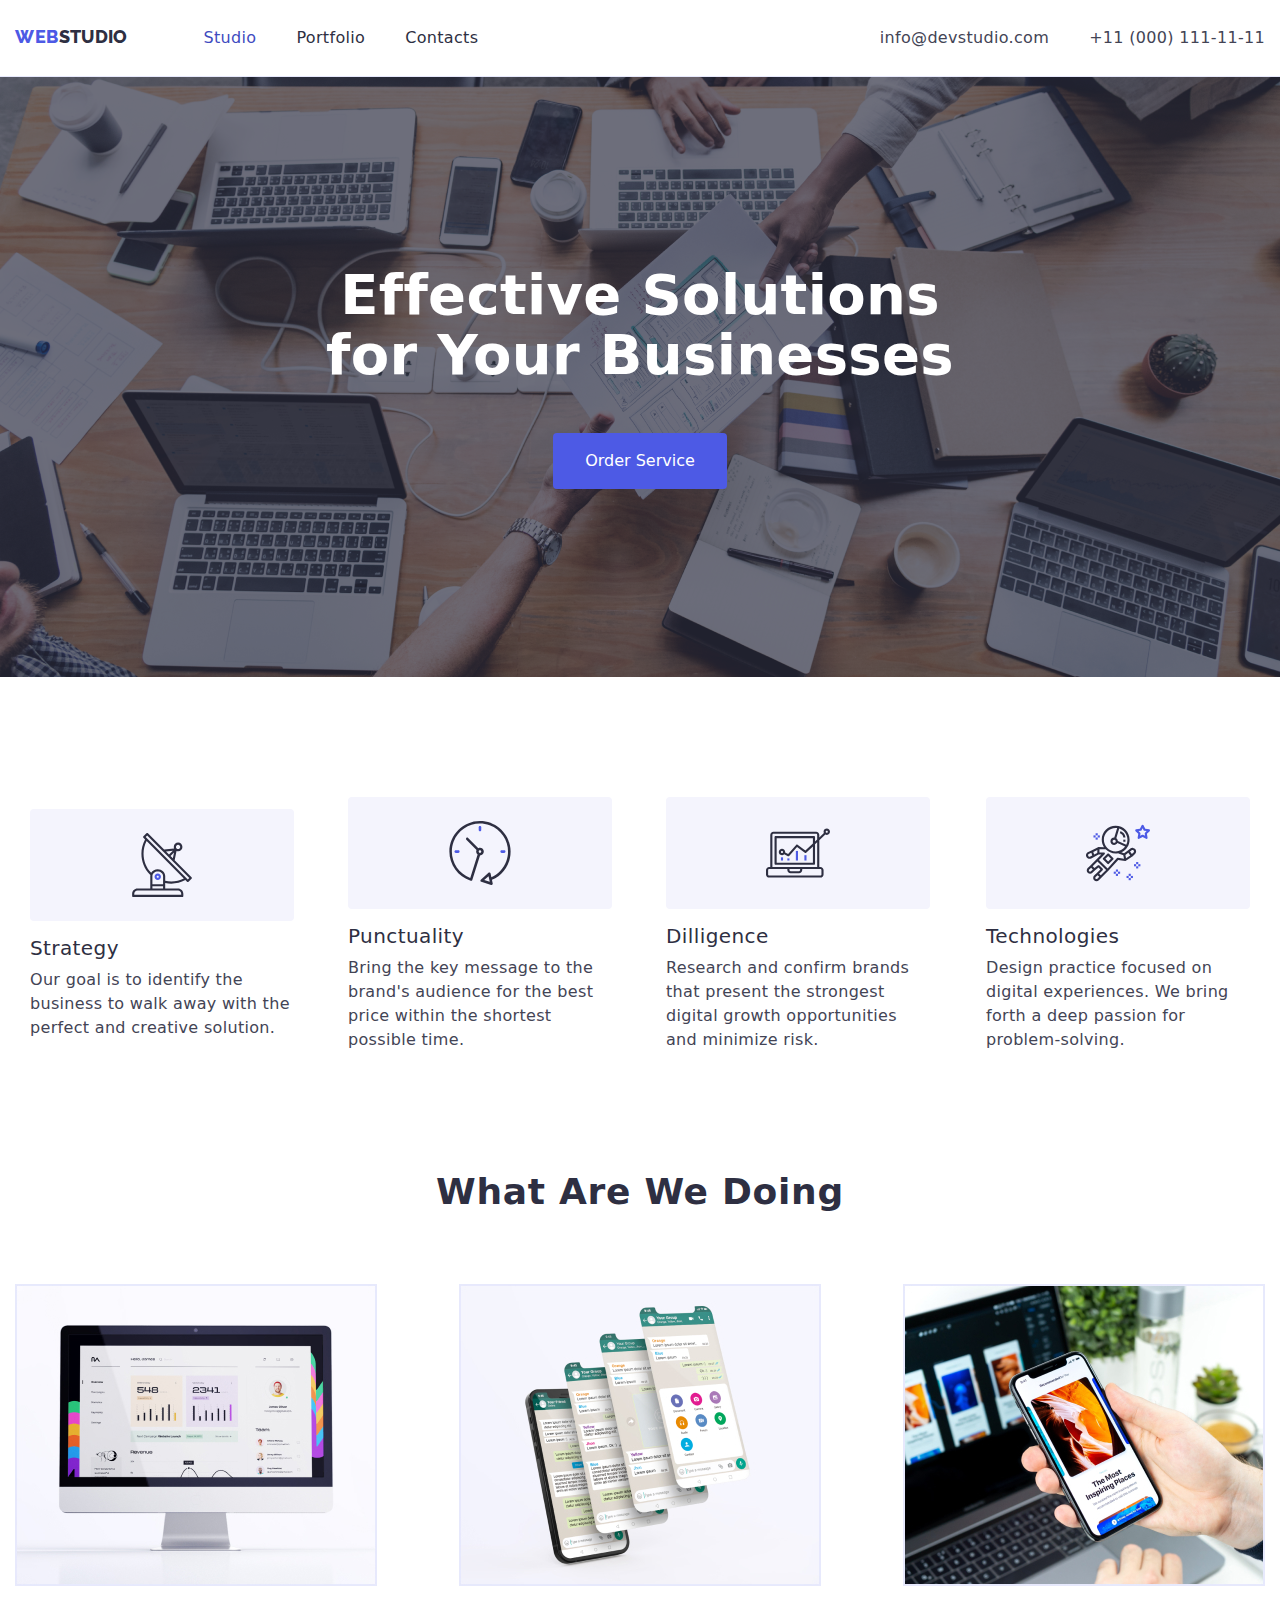
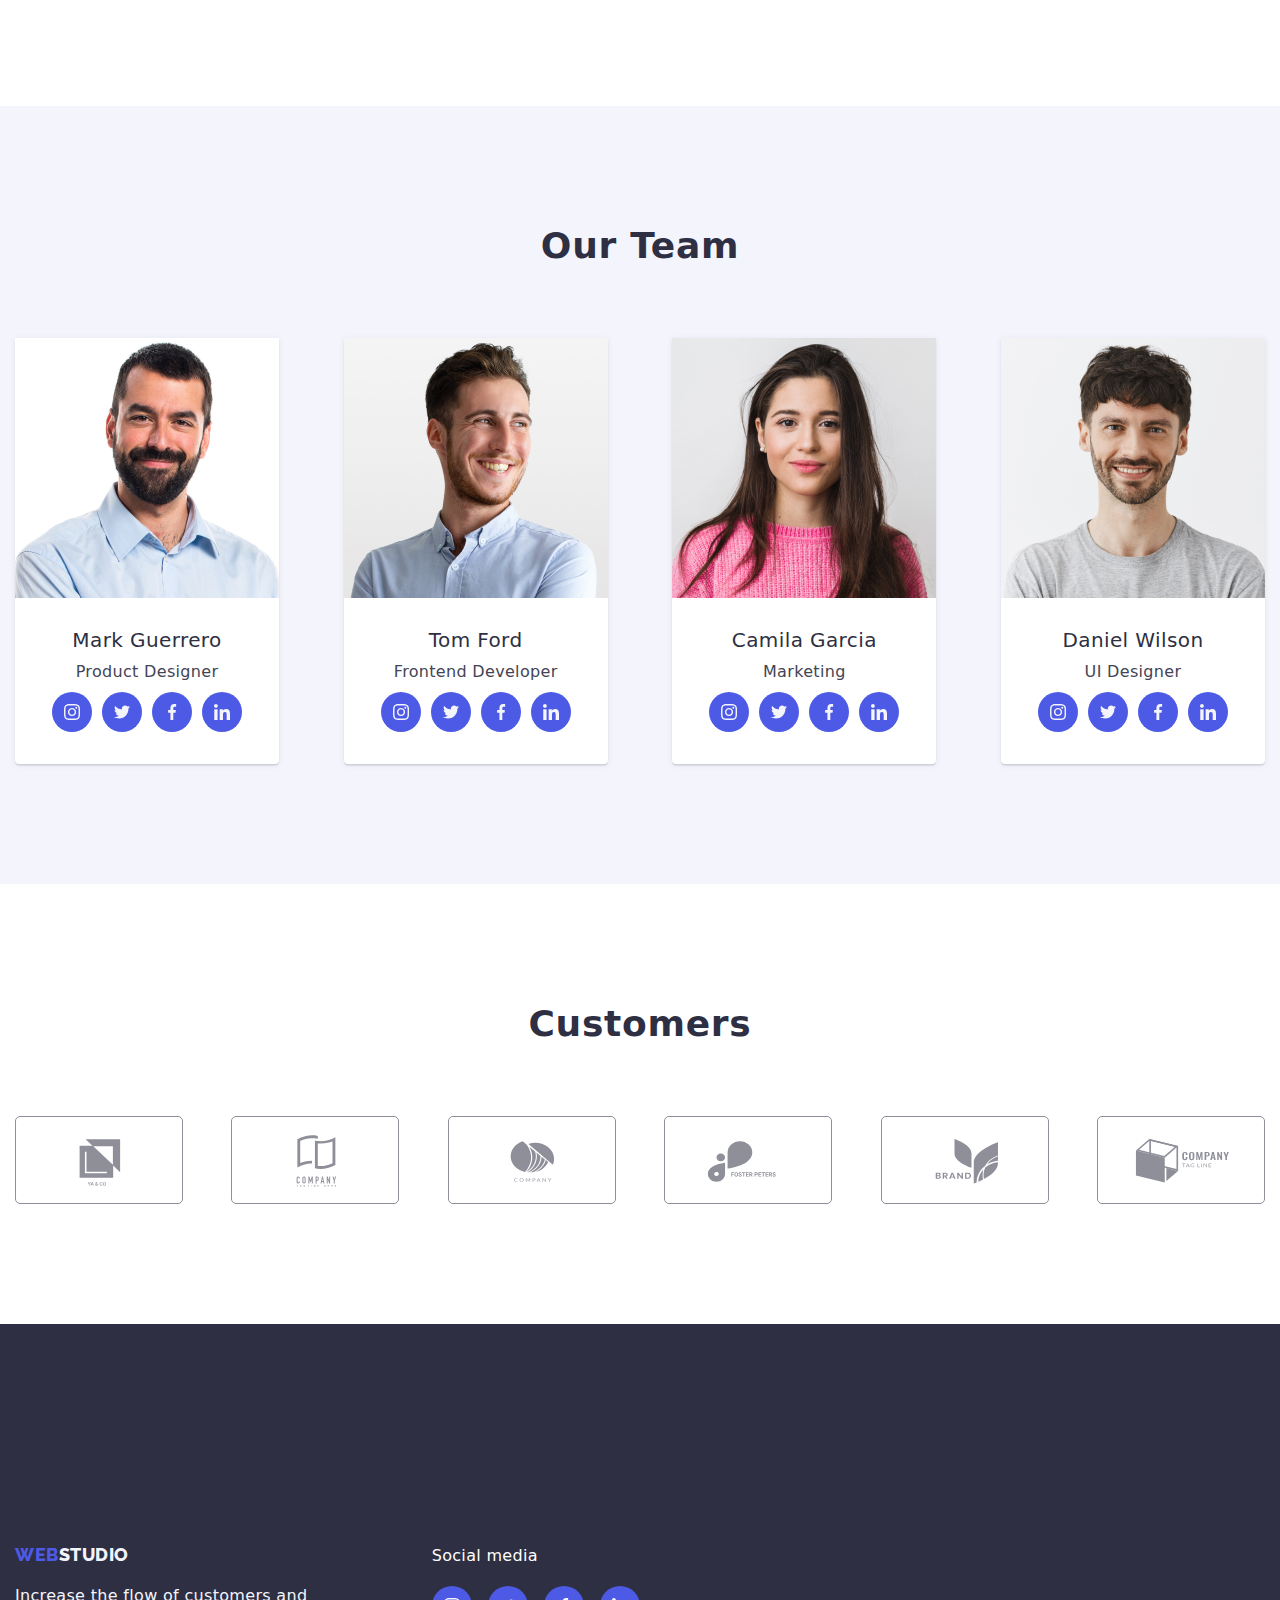
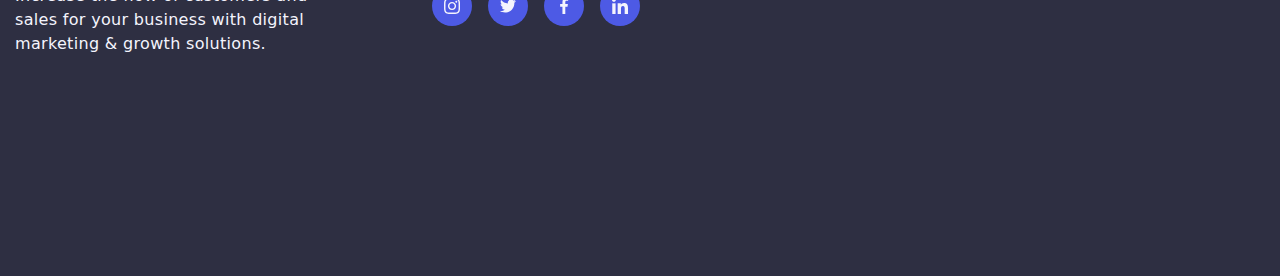
==== index.html @ ba5e567d "homework4 submission1" ====
<!DOCTYPE html>
<html lang="en">
<head>
    <meta charset="UTF-8">
    <meta name="viewport" content="width=device-width, initial-scale=1.0">
    <title>WebStudio</title>
    <link rel="stylesheet" href="./css/styles.css">
    
    <link rel="preconnect" href="https://fonts.googleapis.com">
    <link rel="preconnect" href="https://fonts.gstatic.com" crossorigin>
    
    <link href="https://fonts.googleapis.com/css2?family=Raleway:wght@800&family=Roboto:wght@400;500;700;900&display=swap" rel="stylesheet">  
    
    <link
    rel="stylesheet"
    href="https://cdnjs.cloudflare.com/ajax/libs/modern-normalize/2.0.0/modern-normalize.min.css"/> 
</head>

<body>
    <header class="header">
        <div class="container header-container">
        <nav class="nav-list"><a 
            class="logo link"
            href="./index.html"><span class="web-logo">WEB</span><span class="studio-logo">STUDIO</span></a>
            
            <ul class="list link header-list">
                <li><a 
                    class="link-list active-link link"
                    href="./index.html">Studio</a></li>
                
                <li><a 
                    class="link-list link" href="./portfolio.html">Portfolio</a></li>
                
                <li><a 
                    class="link-list link"
                    href="#">Contacts</a></li>
            </ul>
        </nav>        
        
        <address class="address-list">
            <ul class="address-header list link">
                <li><a 
                    class="address-link link" 
                    href="mailto:info@devstudio.com">info@devstudio.com</a></li>
                <li><a
                    class="address-link link"
                    href="tel:+110001111111">+11 (000) 111-11-11</a></li>
            </ul>
        </address>
        </div>   
    </header>

    <main>
        <section class="section main-section">
            <div class="container">
        <h1 class="header-main">Effective Solutions<br/>for Your Businesses</h1>
        <button 
        class="button-tab"
        type="button">Order Service</button>
            </div>
        </section>


        <section class="section">
            <div class="container">
            <ul class="list benefits-list">
                <li class="benefits-item"><div class="container benefits-container"><svg class="client-logo" width="64" height="64"><use href="./images/icons.svg#antenna"></use></svg><h3 class="benefits-title">Strategy</h3><p class="section-text">Our goal is to identify the business to walk away with the perfect and creative solution.</p></div></li>

            
                <li class="benefits-item"><div class="container benefits-container"><svg class="client-logo" width="64" height="64"><use href="./images/icons.svg#clock"></use></svg><h3 class="benefits-title">Punctuality</h3><p class="section-text">Bring the key message to the brand's audience for the best price within the shortest possible time.</p></div></li>
            
                
                <li class="benefits-item"><div class="container benefits-container"><svg class="client-logo" width="64" height="64"><use href="./images/icons.svg#diagram"></use></svg><h3 class="benefits-title">Dilligence</h3>
                <p class="section-text">Research and confirm brands that present the strongest digital growth opportunities and minimize risk.</p></div></li>
            
                <li class="benefits-item"><div class="container benefits-container"><svg class="client-logo" width="64" height="64"><use href="./images/icons.svg#astronaut"></use></svg><h3 class="benefits-title">Technologies</h3>
                <p class="section-text">Design practice focused on digital experiences. We bring forth a deep passion for problem-solving.</p></div></li>
            </ul>
            </div>
        </section>


        <section class="section section-no-top-padding">
            <div class="container"> 
            <h2 class="section-title">What Are We Doing</h2>
            <ul class="list what-list">
                <li class="what-item"><img src="./images/what-we-do-monitor.jpg" alt="monitor" width="360"></li>
                <li class="what-item"><img src="./images/what-we-do-phones.jpg" alt="mobile" width="360"></li>
                <li class="what-item"><img src="./images/what-we-do-phone-monitor.jpg" alt="laptop&mobile" width="360"></li>
            </ul>
            </div> 
        </section>

        <section class="section section-grey">
        <div class="container">
            <h2 class="section-title">Our Team</h2>
            <ul class="list team-list">
                <li class="team-item"><img 
                class="team-image"    src="./images/our-team-mark.jpg" alt="photo-of-mark-guerrero" width="264">
                <h3 class="team-title">Mark Guerrero</h3>  
                <p class="team-position">Product Designer</p>  
                <div>
                    <ul class="list team-social-list">
                        <li class="team-social-item"><a class="team-social-link link" href="https://instagram.com" target="_blank" rel="noopener noreferrer">
                                <svg class="team-social-icon" width="16" height="16">
                                    <use href="./images/icons.svg#instagram"></use>
                                </svg>
                            </a></li>

                        <li class="team-social-item"><a class="team-social-link link" href="https://twitter.com" target="_blank" rel="noopener noreferrer">
                            <svg class="team-social-icon" width="16" height="16">
                                <use href="./images/icons.svg#twitter"></use>
                            </svg>
                        </a></li>

                        <li class="team-social-item">
                            <a class="team-social-link link" href="https://facebook.com" target="_blank" rel="noopener noreferrer">
                                <svg class="team-social-icon" width="16" height="16">
                                    <use href="./images/icons.svg#facebook"></use>
                                </svg>
                            </a> 
                        </li>
 
                        <li class="team-social-item">
                            <a class="team-social-link link" href="https://linkedin.com" target="_blank" rel="noopener noreferrer">
                                <svg class="team-social-icon" width="16" height="16">
                                    <use href="./images/icons.svg#linkedin"></use>
                                </svg>
                            </a> 
                        </li>
                    </ul>
                </div>
                </li>
                
                <li class="team-item"><img 
                    class="team-image"  src="./images/our-team-tom.jpg" alt="photo-of-tom-ford" width="264">
                <h3 class="team-title">Tom Ford</h3>
                <p class="team-position">Frontend Developer</p>
                <div>
                    <ul class="list team-social-list">
                        <li class="team-social-item"><a class="team-social-link link"  href="https://instagram.com" target="_blank" rel="noopener noreferrer">
                                <svg class="team-social-icon" width="16" height="16">
                                    <use href="./images/icons.svg#instagram"></use>
                                </svg>
                            </a></li>

                        <li class="team-social-item"><a class="team-social-link link" href="https://twitter.com" target="_blank" rel="noopener noreferrer">
                            <svg class="team-social-icon" width="16" height="16">
                                <use href="./images/icons.svg#twitter"></use>
                            </svg>
                        </a></li>

                        <li class="team-social-item">
                            <a class="team-social-link link" href="https://facebook.com" target="_blank" rel="noopener noreferrer">
                                <svg class="team-social-icon" width="16" height="16">
                                    <use href="./images/icons.svg#facebook"></use>
                                </svg>
                            </a> 
                        </li>
 
                        <li class="team-social-item">
                            <a class="team-social-link link" href="https://linkedin.com" target="_blank" rel="noopener noreferrer">
                                <svg class="team-social-icon" width="16" height="16">
                                    <use href="./images/icons.svg#linkedin"></use>
                                </svg>
                            </a> 
                        </li>
                    </ul>
                </div> 
                </li>
                
                <li class="team-item"><img  class="team-image" src="./images/our-team-camila.jpg" alt="photo-of-camila-garcia" width="264">
                <h3 class="team-title">Camila Garcia</h3>
                <p class="team-position">Marketing</p>
                <div>
                    <ul class="list team-social-list">
                        <li class="team-social-item"><a class="team-social-link link" href="https://instagram.com" target="_blank" rel="noopener noreferrer">
                                <svg class="team-social-icon" width="16" height="16">
                                    <use href="./images/icons.svg#instagram"></use>
                                </svg>
                            </a></li>

                        <li class="team-social-item"><a class="team-social-link link" href="https://twitter.com" target="_blank" rel="noopener noreferrer">
                            <svg class="team-social-icon" width="16" height="16">
                                <use href="./images/icons.svg#twitter"></use>
                            </svg>
                        </a></li>

                        <li class="team-social-item">
                            <a class="team-social-link link" href="https://facebook.com" target="_blank" rel="noopener noreferrer">
                                <svg class="team-social-icon" width="16" height="16">
                                    <use href="./images/icons.svg#facebook"></use>
                                </svg>
                            </a> 
                        </li>

                        <li class="team-social-item">
                            <a class="team-social-link link" href="https://linkedin.com" target="_blank" rel="noopener noreferrer">
                                <svg class="team-social-icon" width="16" height="16">
                                    <use href="./images/icons.svg#linkedin"></use>
                                </svg>
                            </a> 
                        </li>
                    </ul>
                </div> 
                </li>
                
                <li class="team-item"><img class="team-image"src="./images/our-team-daniel.jpg" alt="photo-of-daniel-wilson" width="264">
                <h3 class="team-title">Daniel Wilson</h3>
                <p class="team-position">UI Designer</p>
                <div>
                    <ul class="list team-social-list">
                        <li class="team-social-item"><a class="team-social-link link" href="https://instagram.com" target="_blank" rel="noopener noreferrer">
                                <svg class="team-social-icon" width="16" height="16">
                                    <use href="./images/icons.svg#instagram"></use>
                                </svg>
                            </a></li>

                        <li class="team-social-item"><a class="team-social-link link" href="https://twitter.com" target="_blank" rel="noopener noreferrer">
                            <svg class="team-social-icon" width="16" height="16">
                                <use href="./images/icons.svg#twitter"></use>
                            </svg>
                        </a></li>

                        <li class="team-social-item">
                            <a class="team-social-link link" href="https://facebook.com" target="_blank" rel="noopener noreferrer">
                                <svg class="team-social-icon" width="16" height="16">
                                    <use href="./images/icons.svg#facebook"></use>
                                </svg>
                            </a> 
                        </li>

                        <li class="team-social-item">
                            <a class="team-social-link link" href="https://linkedin.com" target="_blank" rel="noopener noreferrer">
                                <svg class="team-social-icon" width="16" height="16">
                                    <use href="./images/icons.svg#linkedin"></use>
                                </svg>
                            </a> 
                        </li>
                    </ul>
                </div> 
                </li>
            </ul>
            </div>
        </section>

        <section class="section client-section">
            <div class="container">
                <h2 class="section-title">Customers</h2>
            <ul class="list client-list">
                
                <li class="client-list-item"><a class="client-list-link link" href=""
                    ><svg class="client-logo-icon" width="104" height="56"><use href="./images/icons.svg#client1-logo"></use></svg></a></li>
                
                <li class="client-list-item"><a class="client-list-link link" href=""
                    ><svg class="client-logo-icon" width="104" height="56"><use href="./images/icons.svg#client2-logo"></use></svg></a></li>
                
                <li class="client-list-item"><a class="client-list-link link" href=""
                    ><svg class="client-logo-icon" width="104" height="56"><use href="./images/icons.svg#client3-logo"></use></svg></a></li>
                
                <li class="client-list-item"><a class="client-list-link link" href=""
                    ><svg class="client-logo-icon" width="104" height="56"><use href="./images/icons.svg#client4-logo"></use></svg></a></li>
                
                <li class="client-list-item"><a class="client-list-link link" href=""
                    ><svg class="client-logo-icon" width="104" height="56"><use href="./images/icons.svg#client5-logo"></use></svg></a></li>
                
                <li class="client-list-item"><a class="client-list-link link" href=""
                    ><svg class="client-logo-icon" width="104" height="56"><use href="./images/icons.svg#client6-logo"></use></svg></a></li>
            </ul>
            </div>
        </section>
    </main>

    <footer class="footer-section">
        <div class="container">
            <section class="section footer-logo">
                <a 
                class="link"
                href="./index.html"><span class="web-logo">WEB</span><span class="studio-footer">STUDIO</span></a>
                <p class="footer-text">Increase the flow of customers and<br>sales for your business with digital<br>marketing & growth solutions.</p>
            </section>


            <section class="section section-two">
                <p class="social-footer-title">Social media</p> 
                <ul class="social-footer-list list">
                    <li class="team-social-item"><a class="team-social-link link" href="https://instagram.com" target="_blank" rel="noopener noreferrer">
                        <svg class="team-social-icon" width="16" height="16">
                        <use href="./images/icons.svg#instagram"></use>
                        </svg>
                    </a></li>

                    <li class="team-social-item"><a class="team-social-link link" href="https://twitter.com" target="_blank" rel="noopener noreferrer">
                        <svg class="team-social-icon" width="16" height="16">
                            <use href="./images/icons.svg#twitter"></use>
                        </svg>
                    </a></li>
                    
                    <li class="team-social-item">
                    <a class="team-social-link link" href="https://facebook.com" target="_blank" rel="noopener noreferrer">
                        <svg class="team-social-icon" width="16" height="16">
                            <use href="./images/icons.svg#facebook"></use>
                        </svg>
                    </a></li>

                    <li class="team-social-item">
                        <a class="team-social-link link" href="https://linkedin.com" target="_blank" rel="noopener noreferrer">
                            <svg class="team-social-icon" width="16" height="16">
                                <use href="./images/icons.svg#linkedin"></use>
                            </svg>
                        </a> 
                    </li> 
                </ul>
            </section> 
        </div>
    </footer>
</body>
</html>
---- css/styles.css ----
:root {
    --primary-white-color: #ffffff;
    --primary-text-color: #2E2F42;
    --secondary-text-color: #434455;
    --primary-background-color: #2E2F42;
    --background-color: #F4F4FD;
    --text-color: #4D5AE5;
    --secondary-background-color: #404BBF;
}

p,
h1,
h2,
h3,
h4,
h5,
h6 {
    margin: 0;
}

html {
    box-sizing: border-box;
}
*,*::after,
*::before{
    box-sizing: inherit;
}
ul,
ol {
    margin: 0;
    padding: 0;
}

img {
    display: block;
    max-width: 100%;
    height: auto;
}

body {
    font-family: "Roboto", sans-serif;
    font-weight: 400;
    font-size: 16px;
    line-height: 24px;
    letter-spacing: 0.32px;
}

.list{
    list-style: none;
    margin: 0;
    padding: 0;
}

.link{
    text-decoration: none;
    color: inherit;
}

.header{
    padding: 26px 0;
    border-bottom: 1px solid #E7E9FC;
}

.container {
    width: 100%;
    max-width: 1280px;
    padding: 0 15px;
    margin: 0 auto;
}

.header-container{
    display: flex;
    justify-content: space-between;
}   

.portfolio-header{
    display: flex;
    gap: 27px;
    border-bottom: 1px;
    border-color: #E7E9FC;
    padding: 32px 64px 32px 64px;
}

.nav-list{
    display: flex;
}
    

.header-list {
    display: flex;
    gap: 40px;
    margin-left: 76px;
}

.address-list{
    display: flex;
    gap: 27px;
    color: #434455;
}

.address-header{
    display: flex;
    gap: 40px;
    
}

.link-list{
    font-weight: 500;
    font-size: 16px;
    line-height: 24px;
    color: #2E2F42;
    font-style: normal;
    text-decoration: none;
}

.active-link {
    color: #404bbf !important;
}

.link-list:hover {
    color: #4D5AE5;
}
.link-list:focus {
    color: #4D5AE5;
}
.link-list:active {
    color: #4D5AE5;
}

/* .link-list::after{
    content: "";
    position: absolute;
    width: 60px;
    height: 1px;
    bottom: 0; 
    background-color: #4D5AE5; 
} */

.address-link{
    display: flex;
    font-style: normal;
    gap: 40px;
}

.address-link:hover {
    color: #4D5AE5; 
}

.address-link:focus {
    color: #4D5AE5;
}

.web-logo{
    font-family: "RALEWAY", sans-serif;
    font-weight: 800;
    font-size: 18px;
    line-height: 21px;
    color: #4D5AE5; 
}
.studio-logo{
    font-family: "RALEWAY", sans-serif;
    font-weight: 800;
    font-size: 18px;
    line-height: 21px;
    color: #2E2F42; 
}

.section{
    padding-top: 120px;
    padding-bottom: 120px;
    flex: 1;
}

h1{
    text-align: center;
}
.main-section{
    text-align: center;
    background-color: #2E2F42;
    padding: 188px;
    background-image: url(../images/dark-bg.png), url(../images/hero-bg-image1.jpg), linear-gradient(rgba(0, 79, 249,0.2), rgba(255, 249, 76, 0.2));
    background-repeat: no-repeat;
    background-position: center;
    background-size: cover;
    width: fill(1,053px);
    height: hug(128px);
    gap: 16px;
}


.header-main{
    font-weight: 700;
    font-size: 56px;
    line-height: 60px;
    color: #ffffff;
    margin-bottom: 48px;
}
.button-tab{
    font-family: inherit;
    font-size: 16px;
    font-weight: 500;
    line-height: 24px;
    color: #ffffff;
    background-color: #4D5AE5;
    border: none;
    padding: 16px 32px 16px 32px;
    border-radius: 4px;
    gap: 10px;
    cursor: pointer;
}
.button-tab:hover {
    background-color: #404BBF;
}

.services-list{
    display: flex;
    gap: 24px;
    align-items: center;
    margin-bottom: 72px;
}
.section-no-bottom-padding{
    padding-bottom: 0;
}

.services-container{
    display: flex;
    flex-direction: column;
    align-items: center;  
}
.button{
    cursor: pointer;
}

.filter-button{
    background: #f4f4fd;
    border: 1px solid #E7E9FC;
    color: #4D5AE5;
    border-radius: 4px;
    font-family: inherit;
    font-weight: 500;
    font-size: 16px;
    line-height: 24px;
    cursor: pointer;
    padding: 12px 24px;
}
.filter-button:hover{
    color: #ffffff;
    background-color: #404BBF;
    border-color: #404BBF;
    box-shadow: 0px 2px 2px 0px rgba(0, 0, 0, 0.12),
    0px 2px 1px 0px rgba(0, 0, 0, 0.08),
    0px 3px 1px 0px rgba(175, 145, 145, 0.1);
    
}

.filter-active{
    color: white;
    background-color: #4D5AE5;
    border: #404BBF;
    box-shadow: 0px 2px 2px 0px rgba(0, 0, 0, 0.12),
    0px 2px 1px 0px rgba(0, 0, 0, 0.08),
    0px 3px 1px 0px rgba(0, 0, 0, 0.10);
    padding: 12px 24px;
}

.client-logo{
    background-color: #F4F4FD;
    border-radius: 4px;
    width: 264px;
    height: 112px;
    padding: 24px;
}

.benefits-list{
    display: flex;
    justify-content: space-between;
    align-items: center;
    gap: 24px;
    margin: 0 auto;
}

.benefits-title, h3{
    color: #2E2F42;
    font-size: 20px; 
    letter-spacing: .4px;
    margin-bottom: 8px;
    margin-top: 8px;
    font-weight: 500; 
    line-height: 24px;
}

.section-text{
    color: #434455;
}

.section-grey{
    background-color: #F4F4FD;
}

.section-no-top-padding{
    padding-top: 0;
}

.section-title{
    font-weight: 700;
    font-size: 36px;
    line-height: 40px;
    color: #2E2F42;
    text-align: center;
    margin-bottom: 72px; 
    letter-spacing: 0.72px;
    text-transform: capitalize;
}

.what-list{
    display: flex;
    justify-content: space-between;
    align-items: center;
    gap: 24px;
    margin: 0 auto;  
}

.what-item {
    border: 1px solid #E7E9FC; 
}

.team-list{
    display: flex;
    gap: 24px;
    justify-content: space-between;
    align-items: center;
    margin: 0 auto; 
    text-align: center;
    width: 100%; 
}

.team-item{
    background-color: white;
    padding-bottom: 32px;
    box-shadow: 0px 2px 1px 0px rgba(46, 47, 66, 0.08),
    0px 1px 1px 0px rgba(46, 47, 66, 0.08),
    0px 1px 6px 0px rgba(46, 47, 66, 0.08);
    border-radius: 0px 0px 4px 4px;
}

.team-image{
    margin-bottom: 30px;
}
.team-title{
    color: #2E2F42;
    margin-bottom: 8px;
    font-weight: 500;
}
.team-position{
    color: #434455;
}
.team-social-item{
    width: 40px;
    height: 40px;
}

.team-social-link{
    width: 100%;
    height: 100%;
    border-radius: 50%;
    display: flex;
    align-items: center;
    justify-content: center;
    gap: 24px;
    color: #F4F4FD;
    background-color: #4D5AE5;
}

.team-social-icon{
    fill: currentColor;
}

.team-social-list{
    display: flex;
    justify-content: center;
    padding-top: 8px; 
    gap: 10px; 
}

.team-social-link:hover{
    background-color: #404BBF;
}

.client-list{
    gap: 12px;
    width: 100%;
    height: 100%;
    color: #8e8f99;
    display: flex;
    justify-content: space-between;
    align-items: center; 
}

.client-list-item{
    width: 168px;
    height: 88px;
    top: 128px;
    left: 20px;
}

.client-list-link{
    border: 1px solid #8e8f99;
    border-radius: 5px;
    padding: 16px 32px;
    width: 168px;
    height: 88px;
    display: flex;
    justify-content: center;
    align-items: center;
}
.client-logo-icon{
    fill: currentColor;
    width: 168px;
    height: 88px; 
}

.client-logo-icon:hover{
    border-color: #404BBF; 
}

.client-list-link:hover{
    border-color: #404BBF;
    color: #404BBF;
}


.project-list{
    display: flex;
    flex-wrap: wrap;
    gap: 48px 24px;
}

.project-wrapper{
    padding: 32px 16px;
    border: 1px solid #E7E9FC;
    border-top: none;
}

.project-title{
    text-decoration: none;
    color: #2E2F42;
    font-weight: 500;
    margin-bottom: 8px;
}

.project-description{
    font-weight: 400;
    font-size: 16px;
    line-height: 24px;
    color: #434455;
}

footer{
    background-color: #2E2F42;
    padding: 100px 0; 
}

.footer-section .container {
    display: flex;
    
}

.web-logo{
    color: var(--iris, #4D5AE5);
    font-family: Raleway;
    font-size: 18px;
    font-style: normal;
    font-weight: 800;
    line-height: 21px; 
    letter-spacing: 0.54px;
    text-transform: uppercase;
}

.studio-footer{
    color: var(--cloud, #F4F4FD);
    font-family: Raleway;
    font-size: 18px;
    font-style: normal;
    font-weight: 800;
    line-height: 21px; 
    letter-spacing: 0.54px;
    text-transform: uppercase;
}

.footer-logo{
    width: 264px;
    justify-content: left;
}

.section-two{
    flex: 2;
    justify-content: center;
}

.social-footer-list{
    display: flex;
    gap: 16px;
}
.social-footer-title{
    font-weight: 500;
    color: var(--primary-white-color);
    font-size: 16px;
    line-height: 24px;
    padding-bottom: 18px;
    line-height: 24px; 
    letter-spacing: 0.32px; 
}

.footer-text{
    color: #F4F4FD;
    padding-top: 16px;
    font-weight: 400;
    line-height: 24px;
    letter-spacing: 0.32px; 
}
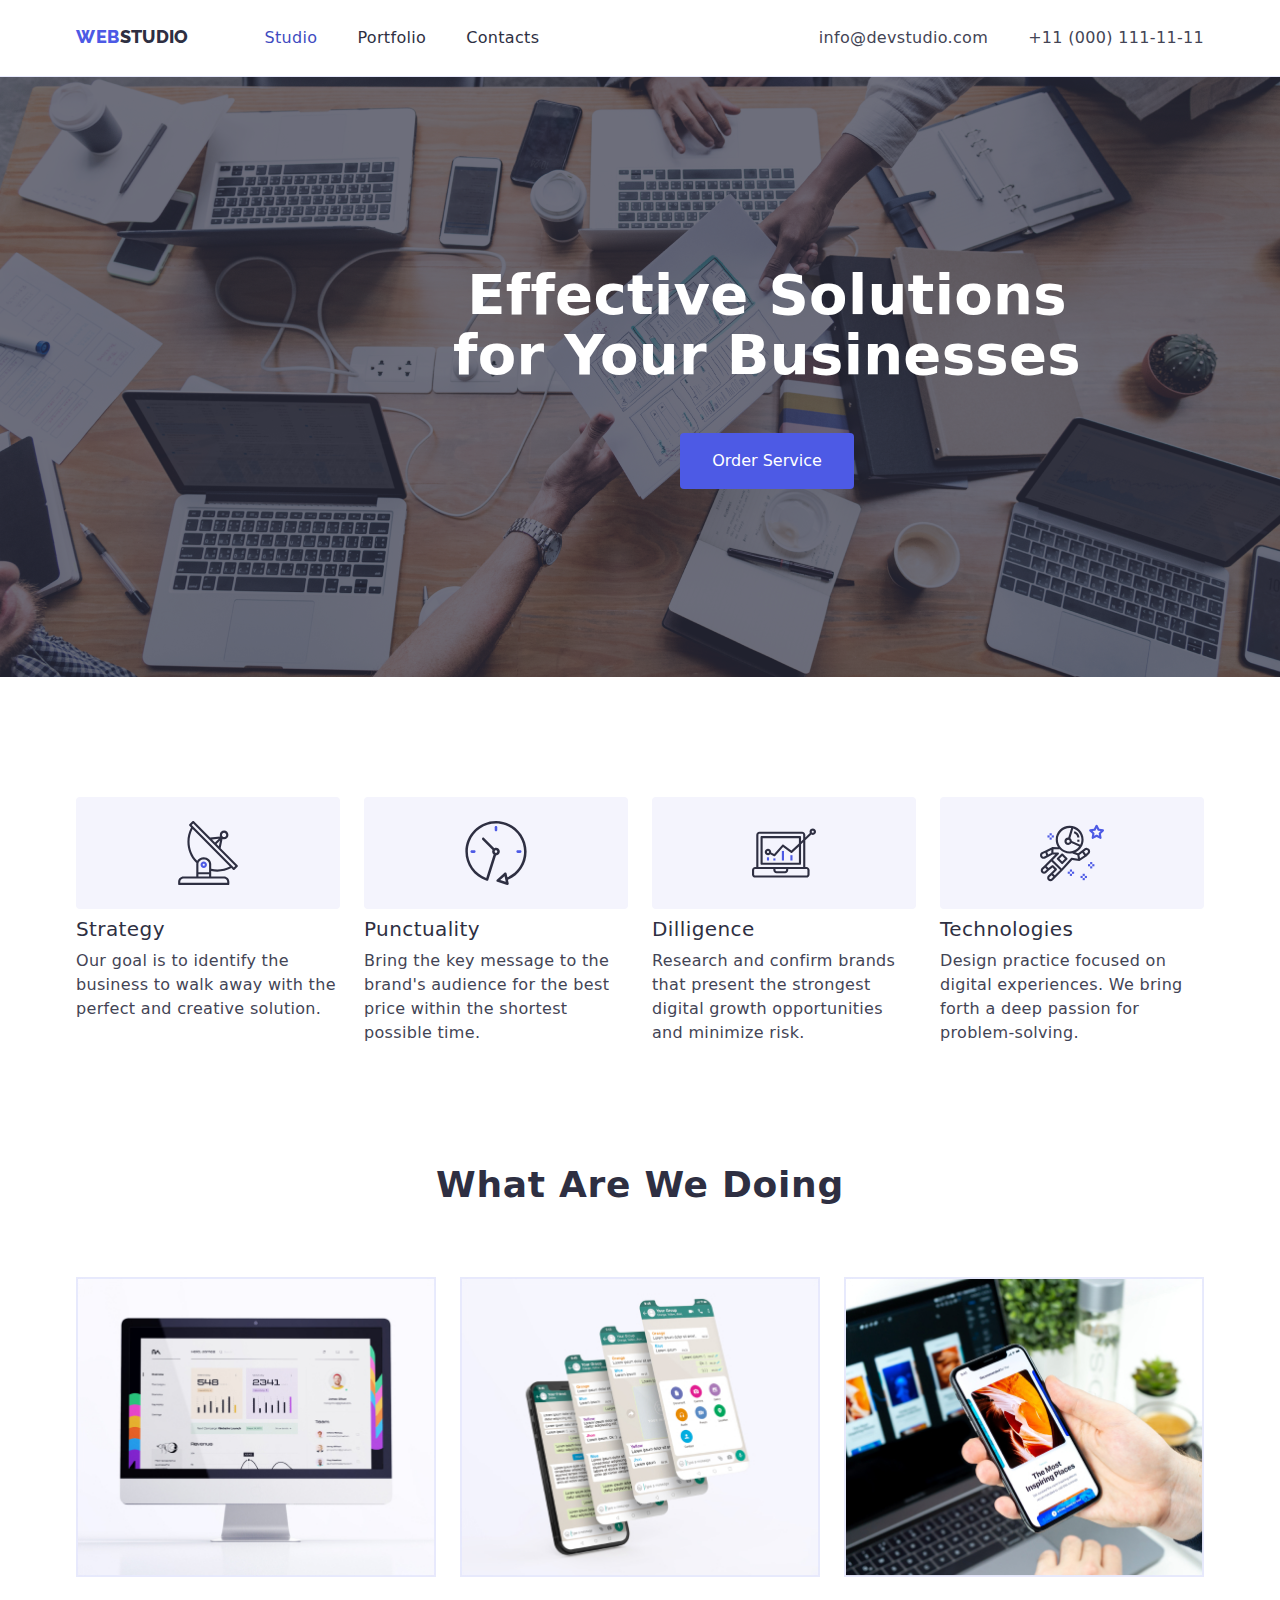
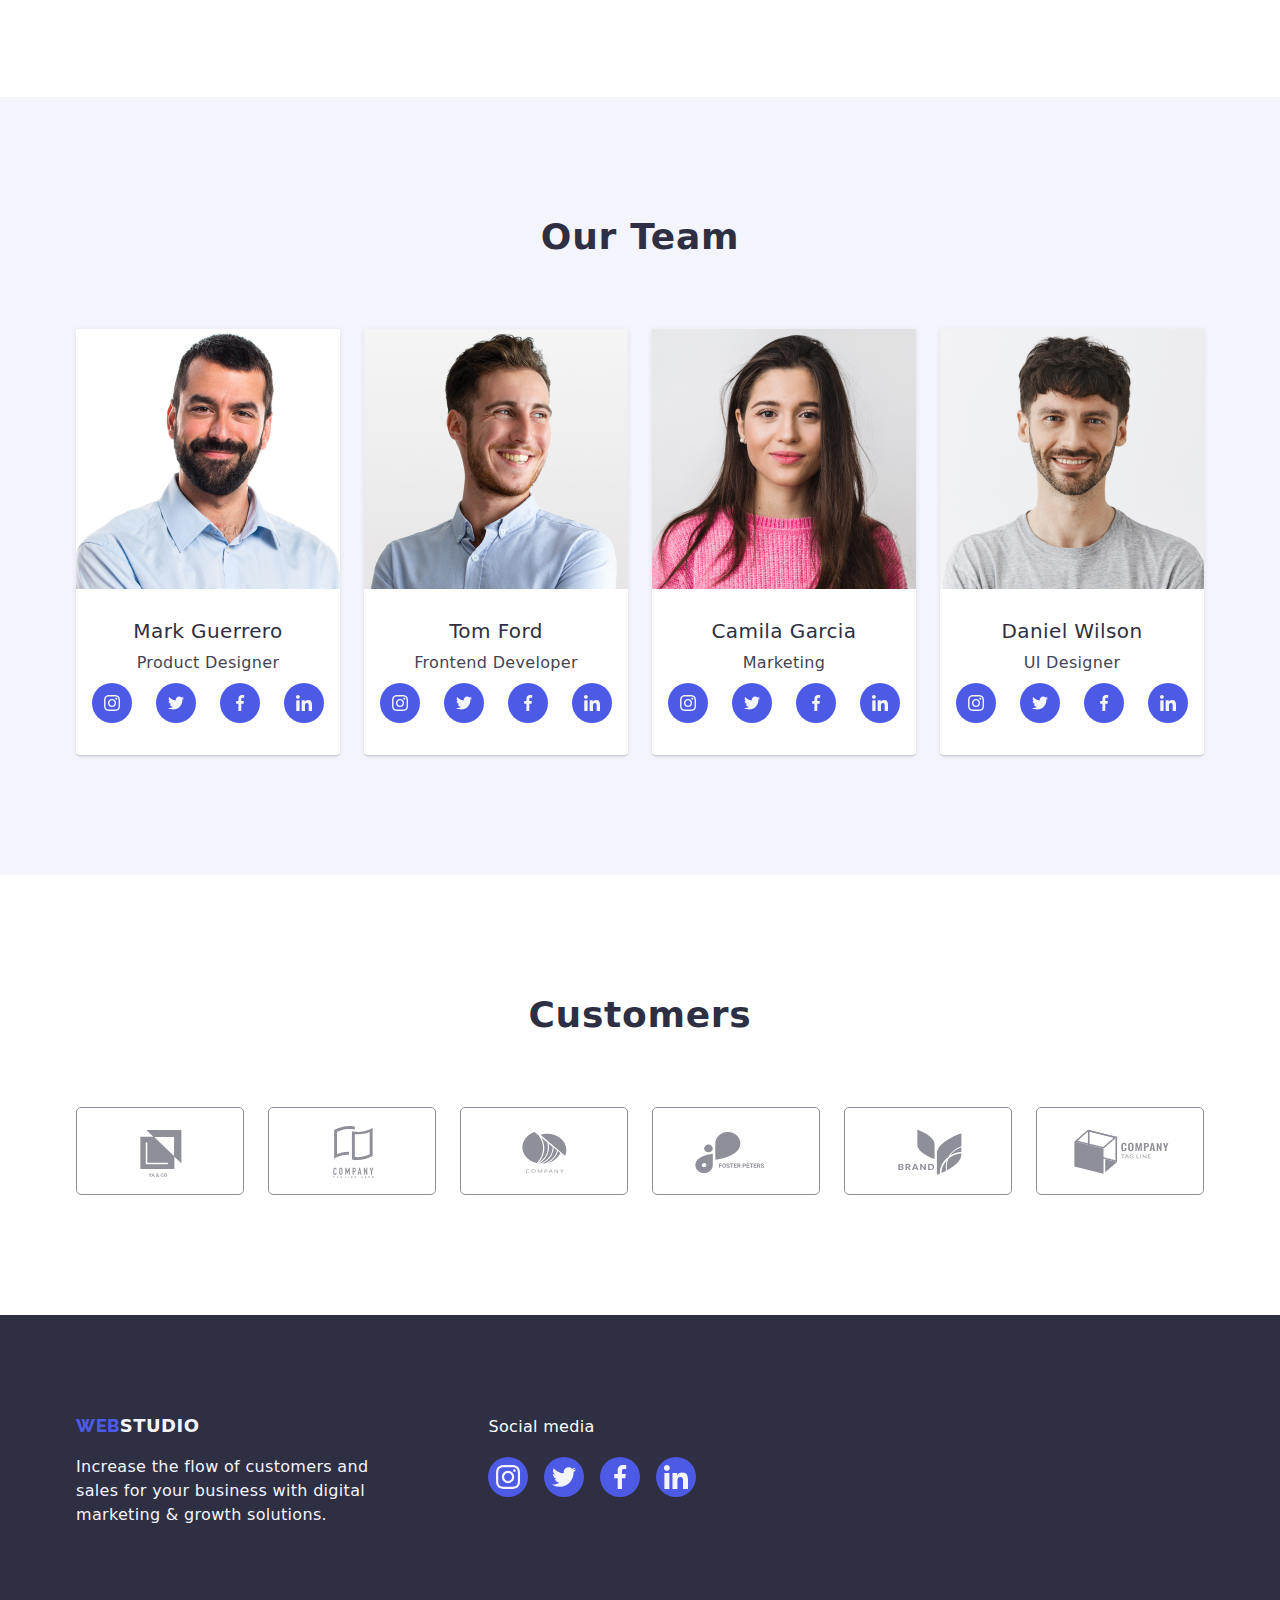
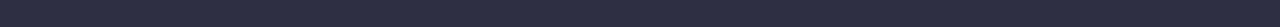
==== commit 60ece7b6: "container & project card shadow" ====
--- a/index.html
+++ b/index.html
@@ -64,17 +64,23 @@
         <section class="section">
             <div class="container">
             <ul class="list benefits-list">
-                <li class="benefits-item"><div class="container benefits-container"><svg class="client-logo" width="64" height="64"><use href="./images/icons.svg#antenna"></use></svg><h3 class="benefits-title">Strategy</h3><p class="section-text">Our goal is to identify the business to walk away with the perfect and creative solution.</p></div></li>
+                <li class="benefits-item"><div class="benefits-container"><svg class="client-logo" width="64" height="64"><use href="./images/icons.svg#antenna"></use></svg></div>
+                    <h3 class="benefits-title">Strategy</h3>
+                    <p class="section-text">Our goal is to identify the business to walk away with the perfect and creative solution.</p></li>
 
             
-                <li class="benefits-item"><div class="container benefits-container"><svg class="client-logo" width="64" height="64"><use href="./images/icons.svg#clock"></use></svg><h3 class="benefits-title">Punctuality</h3><p class="section-text">Bring the key message to the brand's audience for the best price within the shortest possible time.</p></div></li>
+                <li class="benefits-item"><div class="benefits-container"><svg class="client-logo" width="64" height="64"><use href="./images/icons.svg#clock"></use></svg></div>
+                    <h3 class="benefits-title">Punctuality</h3>
+                    <p class="section-text">Bring the key message to the brand's audience for the best price within the shortest possible time.</p></li>
             
                 
-                <li class="benefits-item"><div class="container benefits-container"><svg class="client-logo" width="64" height="64"><use href="./images/icons.svg#diagram"></use></svg><h3 class="benefits-title">Dilligence</h3>
-                <p class="section-text">Research and confirm brands that present the strongest digital growth opportunities and minimize risk.</p></div></li>
+                <li class="benefits-item"><div class="benefits-container"><svg class="client-logo" width="64" height="64"><use href="./images/icons.svg#diagram"></use></svg></div>
+                    <h3 class="benefits-title">Dilligence</h3>
+                    <p class="section-text">Research and confirm brands that present the strongest digital growth opportunities and minimize risk.</p></li>
             
-                <li class="benefits-item"><div class="container benefits-container"><svg class="client-logo" width="64" height="64"><use href="./images/icons.svg#astronaut"></use></svg><h3 class="benefits-title">Technologies</h3>
-                <p class="section-text">Design practice focused on digital experiences. We bring forth a deep passion for problem-solving.</p></div></li>
+                <li class="benefits-item"><div class="benefits-container"><svg class="client-logo" width="64" height="64"><use href="./images/icons.svg#astronaut"></use></svg></div>
+                    <h3 class="benefits-title">Technologies</h3>
+                    <p class="section-text">Design practice focused on digital experiences. We bring forth a deep passion for problem-solving.</p></li>
             </ul>
             </div>
         </section>
@@ -99,7 +105,7 @@
                 class="team-image"    src="./images/our-team-mark.jpg" alt="photo-of-mark-guerrero" width="264">
                 <h3 class="team-title">Mark Guerrero</h3>  
                 <p class="team-position">Product Designer</p>  
-                <div>
+                
                     <ul class="list team-social-list">
                         <li class="team-social-item"><a class="team-social-link link" href="https://instagram.com" target="_blank" rel="noopener noreferrer">
                                 <svg class="team-social-icon" width="16" height="16">
@@ -129,14 +135,14 @@
                             </a> 
                         </li>
                     </ul>
-                </div>
+                
                 </li>
                 
                 <li class="team-item"><img 
                     class="team-image"  src="./images/our-team-tom.jpg" alt="photo-of-tom-ford" width="264">
                 <h3 class="team-title">Tom Ford</h3>
                 <p class="team-position">Frontend Developer</p>
-                <div>
+                
                     <ul class="list team-social-list">
                         <li class="team-social-item"><a class="team-social-link link"  href="https://instagram.com" target="_blank" rel="noopener noreferrer">
                                 <svg class="team-social-icon" width="16" height="16">
@@ -166,13 +172,13 @@
                             </a> 
                         </li>
                     </ul>
-                </div> 
+                 
                 </li>
                 
                 <li class="team-item"><img  class="team-image" src="./images/our-team-camila.jpg" alt="photo-of-camila-garcia" width="264">
                 <h3 class="team-title">Camila Garcia</h3>
                 <p class="team-position">Marketing</p>
-                <div>
+                
                     <ul class="list team-social-list">
                         <li class="team-social-item"><a class="team-social-link link" href="https://instagram.com" target="_blank" rel="noopener noreferrer">
                                 <svg class="team-social-icon" width="16" height="16">
@@ -202,13 +208,12 @@
                             </a> 
                         </li>
                     </ul>
-                </div> 
+                 
                 </li>
                 
                 <li class="team-item"><img class="team-image"src="./images/our-team-daniel.jpg" alt="photo-of-daniel-wilson" width="264">
                 <h3 class="team-title">Daniel Wilson</h3>
-                <p class="team-position">UI Designer</p>
-                <div>
+                <p class="team-position">UI Designer</p> 
                     <ul class="list team-social-list">
                         <li class="team-social-item"><a class="team-social-link link" href="https://instagram.com" target="_blank" rel="noopener noreferrer">
                                 <svg class="team-social-icon" width="16" height="16">
@@ -238,7 +243,6 @@
                             </a> 
                         </li>
                     </ul>
-                </div> 
                 </li>
             </ul>
             </div>
@@ -273,45 +277,45 @@
 
     <footer class="footer-section">
         <div class="container">
-            <section class="section footer-logo">
+            <div class="footer-logo">
                 <a 
                 class="link"
                 href="./index.html"><span class="web-logo">WEB</span><span class="studio-footer">STUDIO</span></a>
                 <p class="footer-text">Increase the flow of customers and<br>sales for your business with digital<br>marketing & growth solutions.</p>
-            </section>
-
-
-            <section class="section section-two">
+            </div>
+
+
+            <div class="footer-social-wrapper">
                 <p class="social-footer-title">Social media</p> 
                 <ul class="social-footer-list list">
-                    <li class="team-social-item"><a class="team-social-link link" href="https://instagram.com" target="_blank" rel="noopener noreferrer">
-                        <svg class="team-social-icon" width="16" height="16">
+                    <li class="team-social-item"><a class="footer-social-link link" href="https://instagram.com" target="_blank" rel="noopener noreferrer">
+                        <svg class="team-social-icon" width="24" height="24">
                         <use href="./images/icons.svg#instagram"></use>
                         </svg>
                     </a></li>
 
-                    <li class="team-social-item"><a class="team-social-link link" href="https://twitter.com" target="_blank" rel="noopener noreferrer">
-                        <svg class="team-social-icon" width="16" height="16">
+                    <li class="team-social-item"><a class="footer-social-link link" href="https://twitter.com" target="_blank" rel="noopener noreferrer">
+                        <svg class="team-social-icon" width="24" height="24">
                             <use href="./images/icons.svg#twitter"></use>
                         </svg>
                     </a></li>
                     
                     <li class="team-social-item">
-                    <a class="team-social-link link" href="https://facebook.com" target="_blank" rel="noopener noreferrer">
-                        <svg class="team-social-icon" width="16" height="16">
+                    <a class="footer-social-link link" href="https://facebook.com" target="_blank" rel="noopener noreferrer">
+                        <svg class="team-social-icon" width="24" height="24">
                             <use href="./images/icons.svg#facebook"></use>
                         </svg>
                     </a></li>
 
                     <li class="team-social-item">
-                        <a class="team-social-link link" href="https://linkedin.com" target="_blank" rel="noopener noreferrer">
-                            <svg class="team-social-icon" width="16" height="16">
+                        <a class="footer-social-link link" href="https://linkedin.com" target="_blank" rel="noopener noreferrer">
+                            <svg class="team-social-icon" width="24" height="24">
                                 <use href="./images/icons.svg#linkedin"></use>
                             </svg>
                         </a> 
                     </li> 
                 </ul>
-            </section> 
+            </div> 
         </div>
     </footer>
 </body>
--- a/css/styles.css
+++ b/css/styles.css
@@ -62,8 +62,7 @@
 }
 
 .container {
-    width: 100%;
-    max-width: 1280px;
+    width: 1158px;
     padding: 0 15px;
     margin: 0 auto;
 }
@@ -127,14 +126,6 @@
     color: #4D5AE5;
 }
 
-/* .link-list::after{
-    content: "";
-    position: absolute;
-    width: 60px;
-    height: 1px;
-    bottom: 0; 
-    background-color: #4D5AE5; 
-} */
 
 .address-link{
     display: flex;
@@ -212,21 +203,6 @@
     background-color: #404BBF;
 }
 
-.services-list{
-    display: flex;
-    gap: 24px;
-    align-items: center;
-    margin-bottom: 72px;
-}
-.section-no-bottom-padding{
-    padding-bottom: 0;
-}
-
-.services-container{
-    display: flex;
-    flex-direction: column;
-    align-items: center;  
-}
 .button{
     cursor: pointer;
 }
@@ -263,20 +239,35 @@
     padding: 12px 24px;
 }
 
-.client-logo{
+.services-list{
+    display: flex;
+    gap: 24px;
+    align-items: center;
+    margin-bottom: 72px;
+}
+.section-no-bottom-padding{
+    padding-bottom: 0;
+}
+
+.services-container{
+    display: flex;
+    flex-direction: column;
+    align-items: center;  
+}
+
+.benefits-container{
+    display: flex;
+    align-items: center;
+    justify-content: center;
     background-color: #F4F4FD;
     border-radius: 4px;
     width: 264px;
-    height: 112px;
-    padding: 24px;
+    height: 112px; 
 }
 
 .benefits-list{
     display: flex;
-    justify-content: space-between;
-    align-items: center;
     gap: 24px;
-    margin: 0 auto;
 }
 
 .benefits-title, h3{
@@ -314,10 +305,8 @@
 
 .what-list{
     display: flex;
-    justify-content: space-between;
     align-items: center;
     gap: 24px;
-    margin: 0 auto;  
 }
 
 .what-item {
@@ -354,20 +343,17 @@
 .team-position{
     color: #434455;
 }
-.team-social-item{
+
+
+.team-social-item .team-social-link {
     width: 40px;
     height: 40px;
-}
-
-.team-social-link{
-    width: 100%;
-    height: 100%;
-    border-radius: 50%;
+    color: #F4F4FD;
+    border-radius: 50%; 
     display: flex;
     align-items: center;
     justify-content: center;
     gap: 24px;
-    color: #F4F4FD;
     background-color: #4D5AE5;
 }
 
@@ -378,8 +364,8 @@
 .team-social-list{
     display: flex;
     justify-content: center;
-    padding-top: 8px; 
-    gap: 10px; 
+    margin-top: 8px; 
+    gap: 24px; 
 }
 
 .team-social-link:hover{
@@ -396,17 +382,11 @@
     align-items: center; 
 }
 
-.client-list-item{
-    width: 168px;
-    height: 88px;
-    top: 128px;
-    left: 20px;
-}
 
 .client-list-link{
     border: 1px solid #8e8f99;
     border-radius: 5px;
-    padding: 16px 32px;
+    /* padding: 16px 32px; */
     width: 168px;
     height: 88px;
     display: flex;
@@ -415,13 +395,10 @@
 }
 .client-logo-icon{
     fill: currentColor;
-    width: 168px;
-    height: 88px; 
-}
-
-.client-logo-icon:hover{
-    border-color: #404BBF; 
-}
+    width: 104px;
+    height: 56px; 
+}
+
 
 .client-list-link:hover{
     border-color: #404BBF;
@@ -440,6 +417,17 @@
     border: 1px solid #E7E9FC;
     border-top: none;
 }
+
+.project-link{
+    display: block;
+}
+
+.project-link:hover, .project-link:focus{
+    box-shadow: 0px 2px 1px 0px rgba(46, 47, 66, 0.08),
+    0px 1px 1px 0px rgba(46, 47, 66, 0.16),
+    0px 1px 6px 0px rgba(46, 47, 66, 0.08);
+}
+
 
 .project-title{
     text-decoration: none;
@@ -460,14 +448,13 @@
     padding: 100px 0; 
 }
 
-.footer-section .container {
-    display: flex;
-    
+.footer-section .container{
+    display: flex;  
 }
 
 .web-logo{
     color: var(--iris, #4D5AE5);
-    font-family: Raleway;
+    font: Raleway;
     font-size: 18px;
     font-style: normal;
     font-weight: 800;
@@ -478,7 +465,7 @@
 
 .studio-footer{
     color: var(--cloud, #F4F4FD);
-    font-family: Raleway;
+    font: Raleway;
     font-size: 18px;
     font-style: normal;
     font-weight: 800;
@@ -487,15 +474,27 @@
     text-transform: uppercase;
 }
 
-.footer-logo{
-    width: 264px;
-    justify-content: left;
-}
-
-.section-two{
-    flex: 2;
+
+.footer-social-wrapper{
+    margin-left: 120px;
+}
+
+.footer-social-link {
+    width: 40px;
+    height: 40px;
+    color: #F4F4FD;
+    border-radius: 50%; 
+    display: flex;
+    align-items: center;
     justify-content: center;
-}
+    gap: 24px;
+    background-color: #4D5AE5; 
+}
+
+.footer-social-link:hover{
+    background-color: #31d0aa;
+}
+
 
 .social-footer-list{
     display: flex;
@@ -505,8 +504,7 @@
     font-weight: 500;
     color: var(--primary-white-color);
     font-size: 16px;
-    line-height: 24px;
-    padding-bottom: 18px;
+    margin-bottom: 18px;
     line-height: 24px; 
     letter-spacing: 0.32px; 
 }
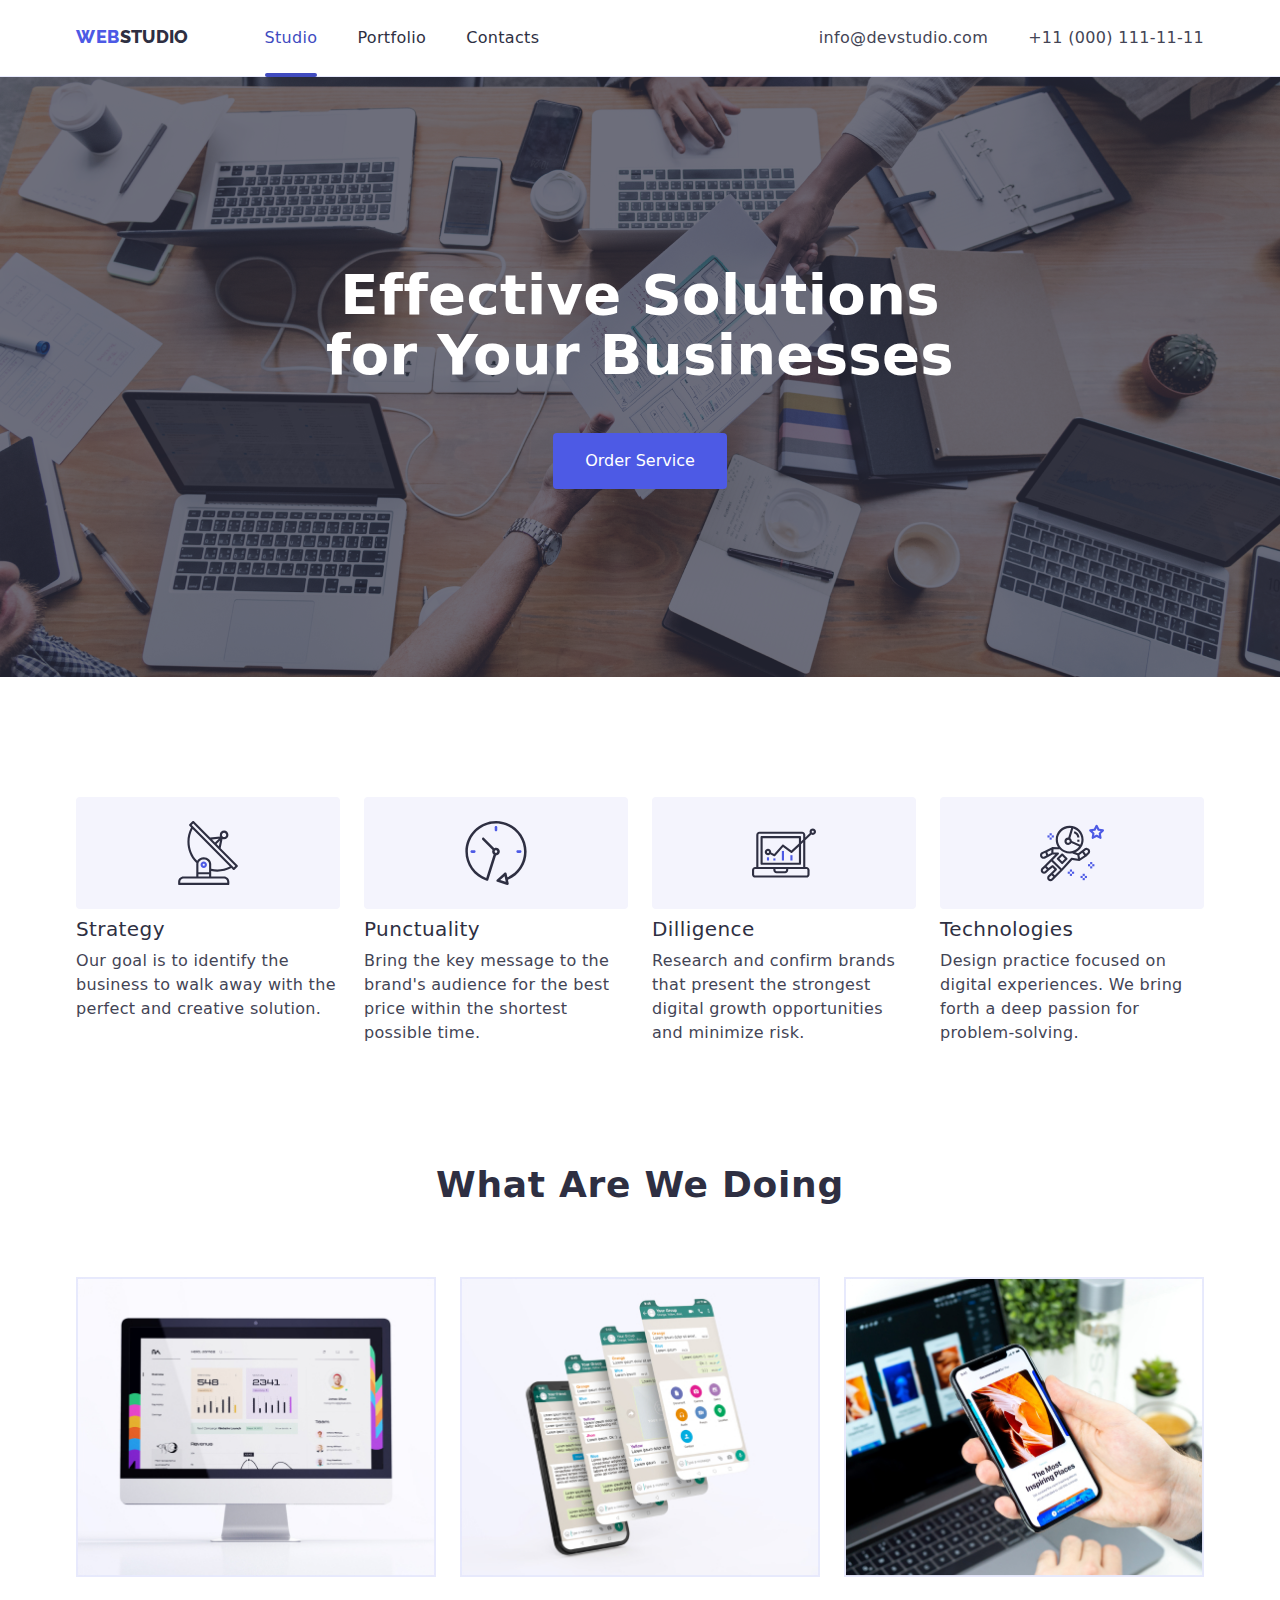
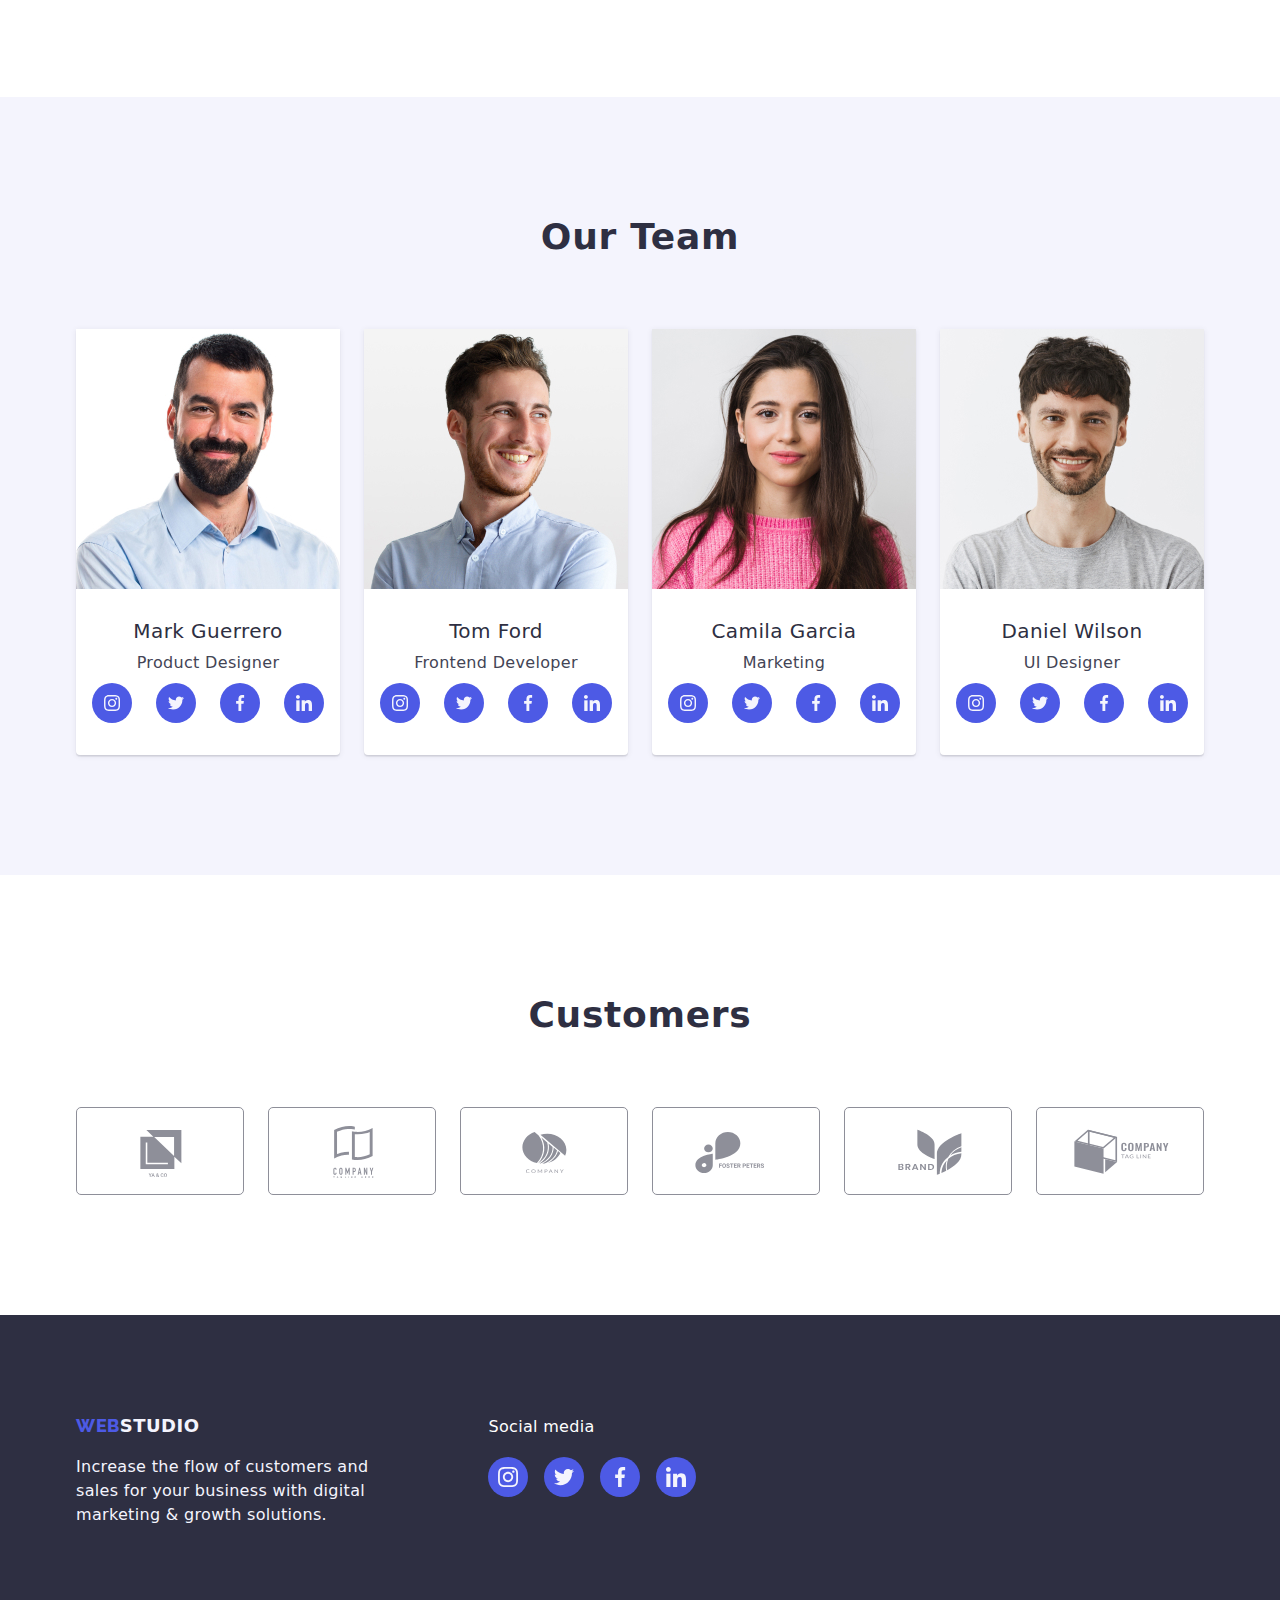
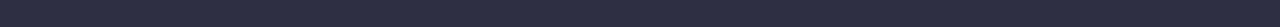
==== commit be5719d7: "hw5 js modal" ====
--- a/index.html
+++ b/index.html
@@ -25,7 +25,7 @@
             
             <ul class="list link header-list">
                 <li><a 
-                    class="link-list active-link link"
+                    class="link-list active-link current link"
                     href="./index.html">Studio</a></li>
                 
                 <li><a 
@@ -56,7 +56,7 @@
         <h1 class="header-main">Effective Solutions<br/>for Your Businesses</h1>
         <button 
         class="button-tab"
-        type="button">Order Service</button>
+        type="button" data-modal-open>Order Service</button>
             </div>
         </section>
 
@@ -289,27 +289,27 @@
                 <p class="social-footer-title">Social media</p> 
                 <ul class="social-footer-list list">
                     <li class="team-social-item"><a class="footer-social-link link" href="https://instagram.com" target="_blank" rel="noopener noreferrer">
-                        <svg class="team-social-icon" width="24" height="24">
+                        <svg class="team-social-icon" width="20" height="20">
                         <use href="./images/icons.svg#instagram"></use>
                         </svg>
                     </a></li>
 
                     <li class="team-social-item"><a class="footer-social-link link" href="https://twitter.com" target="_blank" rel="noopener noreferrer">
-                        <svg class="team-social-icon" width="24" height="24">
+                        <svg class="team-social-icon" width="20" height="20">
                             <use href="./images/icons.svg#twitter"></use>
                         </svg>
                     </a></li>
                     
                     <li class="team-social-item">
                     <a class="footer-social-link link" href="https://facebook.com" target="_blank" rel="noopener noreferrer">
-                        <svg class="team-social-icon" width="24" height="24">
+                        <svg class="team-social-icon" width="20" height="20">
                             <use href="./images/icons.svg#facebook"></use>
                         </svg>
                     </a></li>
 
                     <li class="team-social-item">
                         <a class="footer-social-link link" href="https://linkedin.com" target="_blank" rel="noopener noreferrer">
-                            <svg class="team-social-icon" width="24" height="24">
+                            <svg class="team-social-icon" width="20" height="20">
                                 <use href="./images/icons.svg#linkedin"></use>
                             </svg>
                         </a> 
@@ -318,5 +318,15 @@
             </div> 
         </div>
     </footer>
+    <div class="backdrop is-hidden" data-modal>
+        <div class="modal">
+            <button class="modal-close" type="button" data-modal-close>
+                <svg class="modal-close-icon" width="24" height="24">
+                    <use href="./images/icons.svg#close-x"></use>
+                </svg>
+            </button>
+        </div>
+    </div>
+    <script src="./js/modal.js"></script> 
 </body>
 </html> --- a/css/styles.css
+++ b/css/styles.css
@@ -21,10 +21,12 @@
 html {
     box-sizing: border-box;
 }
+
 *,*::after,
 *::before{
     box-sizing: inherit;
 }
+
 ul,
 ol {
     margin: 0;
@@ -90,6 +92,41 @@
     gap: 40px;
     margin-left: 76px;
 }
+.active-link {
+    color: #404bbf !important;
+}
+
+.link-list{
+    position: relative;
+}
+.current{
+    /* position: relative; */
+    color: #404BBF;
+}
+.link-list::after{
+    content: "";
+    position: absolute;
+    left: 0;
+    bottom: -30px;
+    width: 0;
+    height: 4px;
+    border-radius: 2px;
+    border: 0px solid #404BBF;
+    background-color: #404BBF;
+    transition: all 250ms cubic-bezier(0.4, 0, 0.2, 1); 
+}
+
+.current::after, .link-list:focus::after, .link-list:hover::after{
+    content: "";
+    position: absolute;
+    left: 0;
+    bottom: -30px;
+    width: 100%;
+    height: 4px;
+    border-radius: 2px;
+    border: 2px solid #404BBF;
+    background-color: #404BBF;
+}
 
 .address-list{
     display: flex;
@@ -99,8 +136,7 @@
 
 .address-header{
     display: flex;
-    gap: 40px;
-    
+    gap: 40px;  
 }
 
 .link-list{
@@ -110,35 +146,27 @@
     color: #2E2F42;
     font-style: normal;
     text-decoration: none;
-}
-
-.active-link {
-    color: #404bbf !important;
-}
-
-.link-list:hover {
+
+    transition: color 250ms cubic-bezier(0.4, 0, 0.2, 1); 
+}
+
+
+.link-list:hover,
+.link-list:focus,
+.link-list:active{
     color: #4D5AE5;
 }
-.link-list:focus {
-    color: #4D5AE5;
-}
-.link-list:active {
-    color: #4D5AE5;
-}
-
 
 .address-link{
     display: flex;
     font-style: normal;
     gap: 40px;
-}
-
-.address-link:hover {
+    transition: color 250ms cubic-bezier(0.4, 0, 0.2, 1); 
+}
+
+.address-link:hover,
+.address-link:focus {
     color: #4D5AE5; 
-}
-
-.address-link:focus {
-    color: #4D5AE5;
 }
 
 .web-logo{
@@ -168,7 +196,7 @@
 .main-section{
     text-align: center;
     background-color: #2E2F42;
-    padding: 188px;
+    padding: 188px 0;
     background-image: url(../images/dark-bg.png), url(../images/hero-bg-image1.jpg), linear-gradient(rgba(0, 79, 249,0.2), rgba(255, 249, 76, 0.2));
     background-repeat: no-repeat;
     background-position: center;
@@ -178,7 +206,6 @@
     gap: 16px;
 }
 
-
 .header-main{
     font-weight: 700;
     font-size: 56px;
@@ -198,6 +225,8 @@
     border-radius: 4px;
     gap: 10px;
     cursor: pointer;
+
+    transition: background-color 250ms cubic-bezier(0.4, 0, 0.2, 1), color 250ms cubic-bezier(0.4, 0, 0.2, 1); 
 }
 .button-tab:hover {
     background-color: #404BBF;
@@ -218,6 +247,9 @@
     line-height: 24px;
     cursor: pointer;
     padding: 12px 24px;
+    
+    transition: background-color 250ms cubic-bezier(0.4, 0, 0.2, 1), color 250ms cubic-bezier(0.4, 0, 0.2, 1);
+
 }
 .filter-button:hover{
     color: #ffffff;
@@ -237,6 +269,8 @@
     0px 2px 1px 0px rgba(0, 0, 0, 0.08),
     0px 3px 1px 0px rgba(0, 0, 0, 0.10);
     padding: 12px 24px;
+
+    transition: background-color 250ms cubic-bezier(0.4, 0, 0.2, 1), color 250ms cubic-bezier(0.4, 0, 0.2, 1); 
 }
 
 .services-list{
@@ -335,15 +369,16 @@
 .team-image{
     margin-bottom: 30px;
 }
+
 .team-title{
     color: #2E2F42;
     margin-bottom: 8px;
     font-weight: 500;
 }
+
 .team-position{
     color: #434455;
 }
-
 
 .team-social-item .team-social-link {
     width: 40px;
@@ -355,6 +390,13 @@
     justify-content: center;
     gap: 24px;
     background-color: #4D5AE5;
+
+    transition: background-color 250ms cubic-bezier(0.4, 0, 0.2, 1), color 250ms cubic-bezier(0.4, 0, 0.2, 1);
+}
+
+.team-social-link:hover,
+.team-social-link:focus{
+    background-color: #404BBF;
 }
 
 .team-social-icon{
@@ -366,10 +408,6 @@
     justify-content: center;
     margin-top: 8px; 
     gap: 24px; 
-}
-
-.team-social-link:hover{
-    background-color: #404BBF;
 }
 
 .client-list{
@@ -381,7 +419,6 @@
     justify-content: space-between;
     align-items: center; 
 }
-
 
 .client-list-link{
     border: 1px solid #8e8f99;
@@ -392,6 +429,8 @@
     display: flex;
     justify-content: center;
     align-items: center;
+
+    transition: border-color 250ms cubic-bezier(0.4, 0, 0.2, 1), color 250ms cubic-bezier(0.4, 0, 0.2, 1); 
 }
 .client-logo-icon{
     fill: currentColor;
@@ -399,12 +438,11 @@
     height: 56px; 
 }
 
-
-.client-list-link:hover{
+.client-list-link:hover,
+.client-list-link:focus{
     border-color: #404BBF;
     color: #404BBF;
 }
-
 
 .project-list{
     display: flex;
@@ -418,16 +456,44 @@
     border-top: none;
 }
 
+.project-overlay-wrap{
+    position: relative;
+    overflow: hidden;
+}
+
+.project-overlay-text{
+    position: absolute;
+    top: 0;
+    height: 100%;
+    width: 100%;
+    padding: 40px 32px;
+    color: #F4F4FD;
+    font-family: Roboto;
+    font-size: 16px;
+    font-style: normal;
+    font-weight: 400;
+    line-height: 24px;
+    letter-spacing: 0.32px;
+    background-color: #4D5AE5;
+    
+    transform: translateY(100%);
+    transition: transform 250ms cubic-bezier(0.4, 0, 0.2, 1);
+}
+
+.project-detail:hover .project-overlay-text{
+    transform: translateY(0);
+}
+
 .project-link{
     display: block;
 }
 
-.project-link:hover, .project-link:focus{
+.project-detail:hover, 
+.project-detail:focus{
     box-shadow: 0px 2px 1px 0px rgba(46, 47, 66, 0.08),
     0px 1px 1px 0px rgba(46, 47, 66, 0.16),
     0px 1px 6px 0px rgba(46, 47, 66, 0.08);
 }
-
 
 .project-title{
     text-decoration: none;
@@ -474,7 +540,6 @@
     text-transform: uppercase;
 }
 
-
 .footer-social-wrapper{
     margin-left: 120px;
 }
@@ -487,14 +552,15 @@
     display: flex;
     align-items: center;
     justify-content: center;
-    gap: 24px;
-    background-color: #4D5AE5; 
+    /* gap: 24px; */
+    background-color: #4D5AE5;
+    
+    transition: background-color 250ms cubic-bezier(0.4, 0, 0.2, 1), color 250ms cubic-bezier(0.4, 0, 0.2, 1);
 }
 
 .footer-social-link:hover{
     background-color: #31d0aa;
 }
-
 
 .social-footer-list{
     display: flex;
@@ -517,3 +583,64 @@
     letter-spacing: 0.32px; 
 }
 
+.backdrop{
+    position: fixed;
+    top: 0;
+    left: 0;
+    width: 100%;
+    height: 100%;
+    background-color: rgba(0, 0, 0, 0.2);
+    opacity: 1;
+    transition: opacity 250ms cubic-bezier(0.4, 0, 0.2, 1);
+}
+
+.modal{
+    position: absolute;
+    top: 50%;
+    left: 50%;
+    min-width: 408px;
+    min-height: 584px;
+    background-color: #FCFCFC;
+    transform: translate(-50%, -50%) scale(1);
+    transition: transform 250ms cubic-bezier(0.4, 0, 0.2, 1);  
+}
+
+.backdrop.is-hidden .modal{
+    transform: translate(-50%, -50%) scale(0);
+}
+
+.modal-close{
+    position: absolute;
+    top: 8px;
+    right: 8px;
+    padding: 3px;
+    display: flex;
+    justify-content: center;
+    align-items: center;
+    width: 24px;
+    height: 24px;
+    background-color: #E7E9FC;
+    color: #2E2F42;
+    border: 2px solid rgba(0, 0, 0, 0.10);
+    border-radius: 50%;
+    cursor: pointer;
+    transition: color 250ms cubic-bezier(0.4, 0, 0.2, 1), background-color 250ms cubic-bezier(0.4, 0, 0.2, 1);
+}
+
+.modal-close:hover,
+.modal-close:focus{
+    color: white;
+    background-color: #404BBF;
+}
+
+.modal-close-icon{
+    fill: currentColor;
+}
+
+.is-hidden{
+    visibility: none;
+    opacity: 0;
+    pointer-events: none;
+}
+
+
